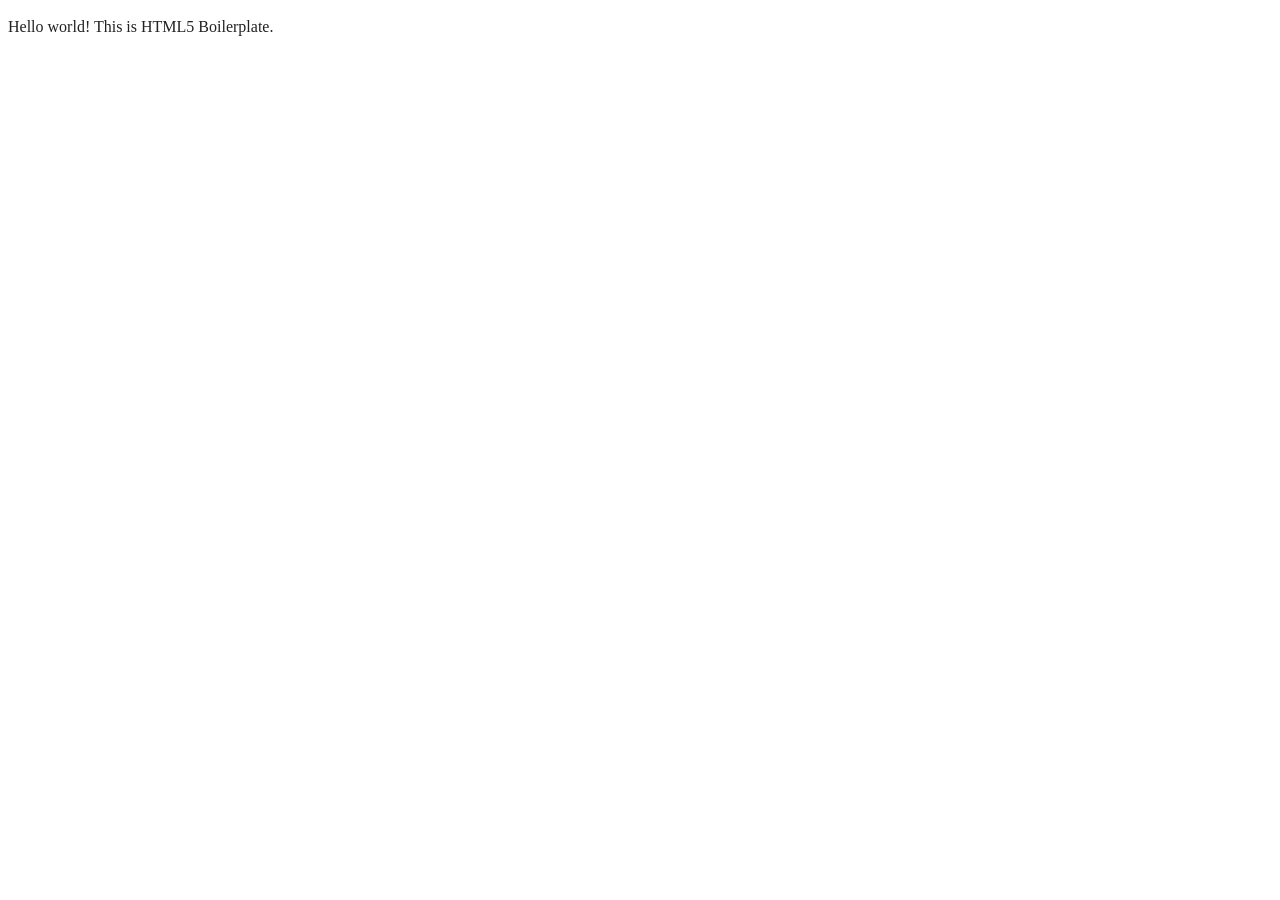
==== index.html @ 8c244d5d "first push" ====
<!doctype html>
<html class="no-js" lang="">

<head>
  <meta charset="utf-8">
  <meta name="viewport" content="width=device-width, initial-scale=1">
  <title></title>
  <link rel="stylesheet" href="css/style.css">
  <meta name="description" content="">

  <meta property="og:title" content="">
  <meta property="og:type" content="">
  <meta property="og:url" content="">
  <meta property="og:image" content="">
  <meta property="og:image:alt" content="">

  <link rel="icon" href="/favicon.ico" sizes="any">
  <link rel="icon" href="/icon.svg" type="image/svg+xml">
  <link rel="apple-touch-icon" href="icon.png">

  <link rel="manifest" href="site.webmanifest">
  <meta name="theme-color" content="#fafafa">
</head>

<body>

  <!-- Add your site or application content here -->
  <p>Hello world! This is HTML5 Boilerplate.</p>
  <script src="js/app.js"></script>

</body>

</html>
---- css/style.css ----
/*! HTML5 Boilerplate v9.0.1 | MIT License | https://html5boilerplate.com/ */

/* main.css 3.0.0 | MIT License | https://github.com/h5bp/main.css#readme */
/*
 * What follows is the result of much research on cross-browser styling.
 * Credit left inline and big thanks to Nicolas Gallagher, Jonathan Neal,
 * Kroc Camen, and the H5BP dev community and team.
 */

/* ==========================================================================
   Base styles: opinionated defaults
   ========================================================================== */

html {
  color: #222;
  font-size: 1em;
  line-height: 1.4;
}

/*
 * Remove text-shadow in selection highlight:
 * https://twitter.com/miketaylr/status/12228805301
 *
 * Customize the background color to match your design.
 */

::-moz-selection {
  background: #b3d4fc;
  text-shadow: none;
}

::selection {
  background: #b3d4fc;
  text-shadow: none;
}

/*
 * A better looking default horizontal rule
 */

hr {
  display: block;
  height: 1px;
  border: 0;
  border-top: 1px solid #ccc;
  margin: 1em 0;
  padding: 0;
}

/*
 * Remove the gap between audio, canvas, iframes,
 * images, videos and the bottom of their containers:
 * https://github.com/h5bp/html5-boilerplate/issues/440
 */

audio,
canvas,
iframe,
img,
svg,
video {
  vertical-align: middle;
}

/*
 * Remove default fieldset styles.
 */

fieldset {
  border: 0;
  margin: 0;
  padding: 0;
}

/*
 * Allow only vertical resizing of textareas.
 */

textarea {
  resize: vertical;
}

/* ==========================================================================
   Author's custom styles
   ========================================================================== */

/* ==========================================================================
   Helper classes
   ========================================================================== */

/*
 * Hide visually and from screen readers
 */

.hidden,
[hidden] {
  display: none !important;
}

/*
 * Hide only visually, but have it available for screen readers:
 * https://snook.ca/archives/html_and_css/hiding-content-for-accessibility
 *
 * 1. For long content, line feeds are not interpreted as spaces and small width
 *    causes content to wrap 1 word per line:
 *    https://medium.com/@jessebeach/beware-smushed-off-screen-accessible-text-5952a4c2cbfe
 */

.visually-hidden {
  border: 0;
  clip: rect(0, 0, 0, 0);
  height: 1px;
  margin: -1px;
  overflow: hidden;
  padding: 0;
  position: absolute;
  white-space: nowrap;
  width: 1px;
  /* 1 */
}

/*
 * Extends the .visually-hidden class to allow the element
 * to be focusable when navigated to via the keyboard:
 * https://www.drupal.org/node/897638
 */

.visually-hidden.focusable:active,
.visually-hidden.focusable:focus {
  clip: auto;
  height: auto;
  margin: 0;
  overflow: visible;
  position: static;
  white-space: inherit;
  width: auto;
}

/*
 * Hide visually and from screen readers, but maintain layout
 */

.invisible {
  visibility: hidden;
}

/*
 * Clearfix: contain floats
 *
 * The use of `table` rather than `block` is only necessary if using
 * `::before` to contain the top-margins of child elements.
 */

.clearfix::before,
.clearfix::after {
  content: "";
  display: table;
}

.clearfix::after {
  clear: both;
}

/* ==========================================================================
   EXAMPLE Media Queries for Responsive Design.
   These examples override the primary ('mobile first') styles.
   Modify as content requires.
   ========================================================================== */

@media only screen and (min-width: 35em) {
  /* Style adjustments for viewports that meet the condition */
}

@media print,
  (-webkit-min-device-pixel-ratio: 1.25),
  (min-resolution: 1.25dppx),
  (min-resolution: 120dpi) {
  /* Style adjustments for high resolution devices */
}

/* ==========================================================================
   Print styles.
   Inlined to avoid the additional HTTP request:
   https://www.phpied.com/delay-loading-your-print-css/
   ========================================================================== */

@media print {
  *,
  *::before,
  *::after {
    background: #fff !important;
    color: #000 !important;
    /* Black prints faster */
    box-shadow: none !important;
    text-shadow: none !important;
  }

  a,
  a:visited {
    text-decoration: underline;
  }

  a[href]::after {
    content: " (" attr(href) ")";
  }

  abbr[title]::after {
    content: " (" attr(title) ")";
  }

  /*
   * Don't show links that are fragment identifiers,
   * or use the `javascript:` pseudo protocol
   */
  a[href^="#"]::after,
  a[href^="javascript:"]::after {
    content: "";
  }

  pre {
    white-space: pre-wrap !important;
  }

  pre,
  blockquote {
    border: 1px solid #999;
    page-break-inside: avoid;
  }

  tr,
  img {
    page-break-inside: avoid;
  }

  p,
  h2,
  h3 {
    orphans: 3;
    widows: 3;
  }

  h2,
  h3 {
    page-break-after: avoid;
  }
}
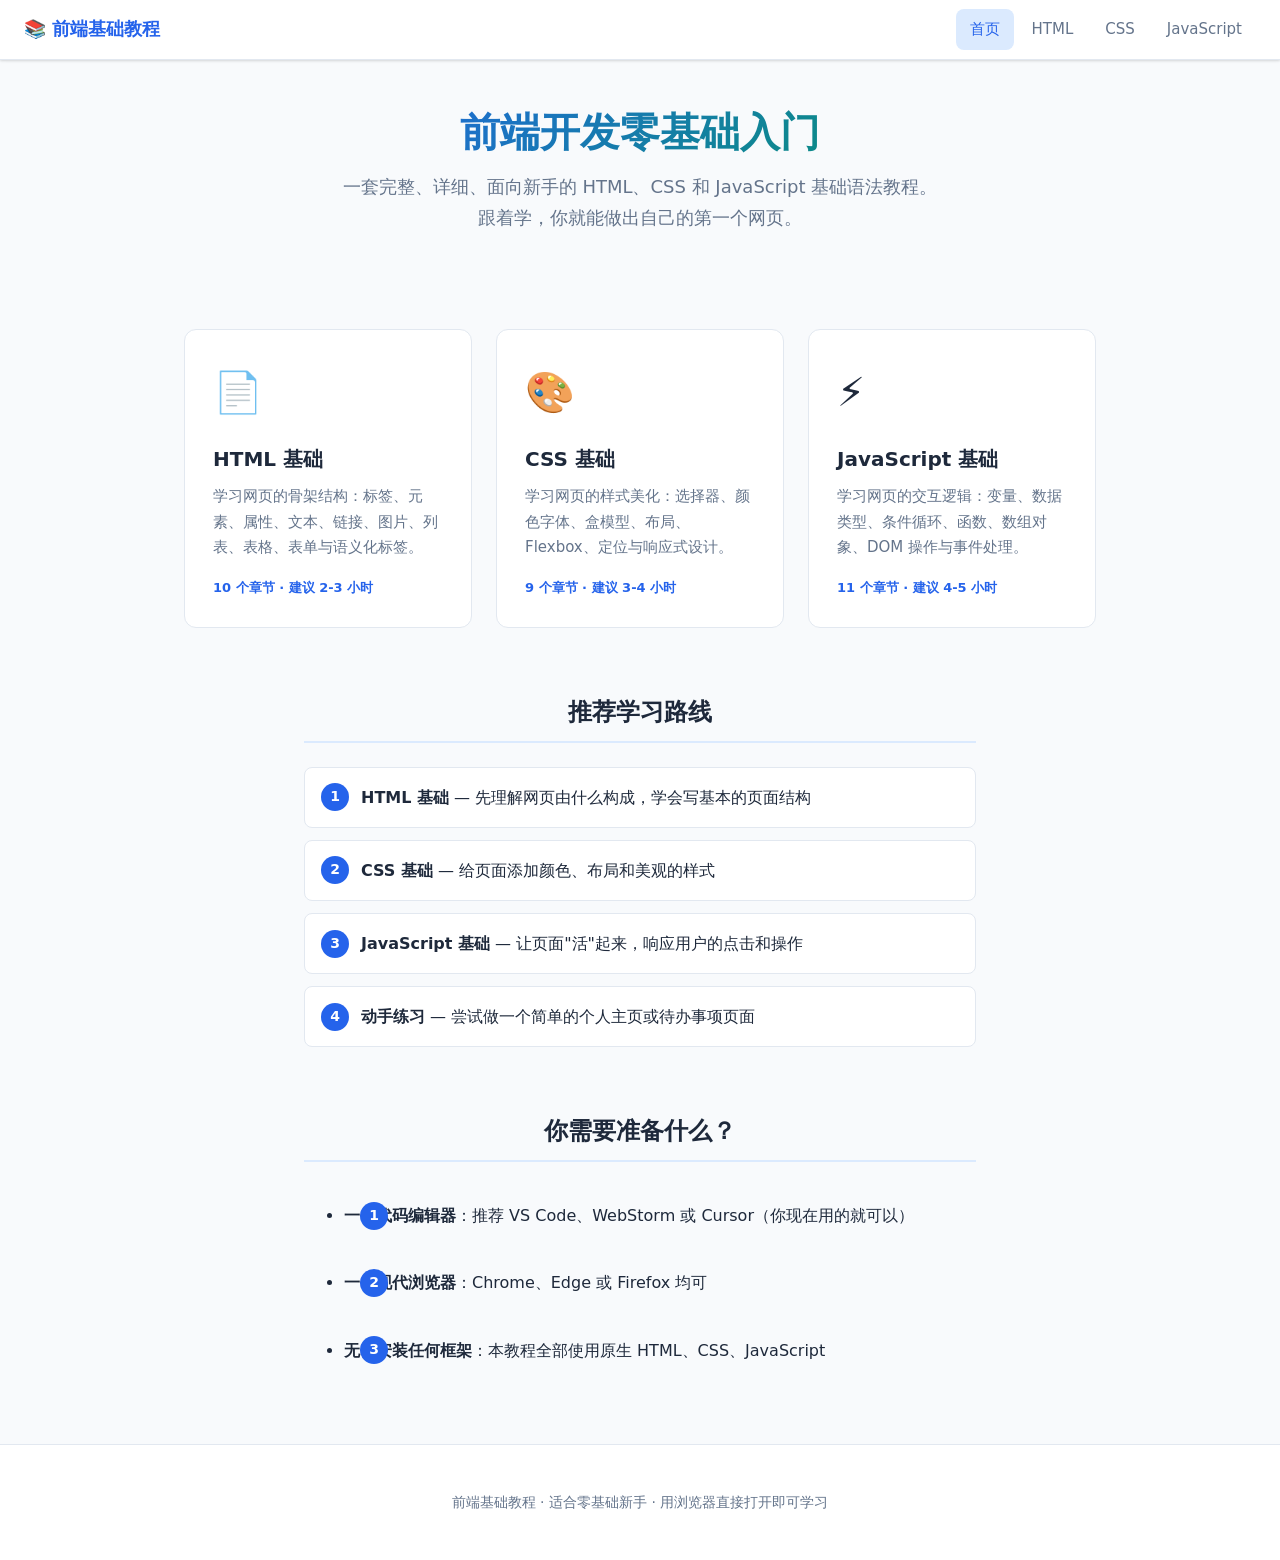
==== commit e76e072c: "上传了，html css js的教学基本内容" ====
--- a/index.html
+++ b/index.html
@@ -1,33 +1,92 @@
 <!doctype html>
-<html class="no-js" lang="">
+<html lang="zh-CN">
 
 <head>
   <meta charset="utf-8">
   <meta name="viewport" content="width=device-width, initial-scale=1">
-  <title></title>
-  <link rel="stylesheet" href="css/style.css">
-  <meta name="description" content="">
-
-  <meta property="og:title" content="">
-  <meta property="og:type" content="">
-  <meta property="og:url" content="">
-  <meta property="og:image" content="">
-  <meta property="og:image:alt" content="">
-
-  <link rel="icon" href="/favicon.ico" sizes="any">
-  <link rel="icon" href="/icon.svg" type="image/svg+xml">
-  <link rel="apple-touch-icon" href="icon.png">
-
-  <link rel="manifest" href="site.webmanifest">
-  <meta name="theme-color" content="#fafafa">
+  <title>前端基础教程 - HTML / CSS / JavaScript 入门</title>
+  <meta name="description" content="从零开始学习 HTML、CSS 和 JavaScript 的完整基础语法教程，适合编程新手入门。">
+  <link rel="stylesheet" href="css/tutorial.css">
+  <link rel="icon" href="icon.svg" type="image/svg+xml">
 </head>
 
 <body>
 
-  <!-- Add your site or application content here -->
-  <p>Hello world! This is HTML5 Boilerplate.</p>
-  <script src="js/app.js"></script>
+  <header class="site-header">
+    <div class="header-inner">
+      <a href="index.html" class="site-logo">📚 前端基础教程</a>
+      <button class="menu-toggle" aria-label="打开菜单">☰</button>
+      <nav>
+        <ul class="nav-links">
+          <li><a href="index.html" class="active">首页</a></li>
+          <li><a href="tutorial/html.html">HTML</a></li>
+          <li><a href="tutorial/css.html">CSS</a></li>
+          <li><a href="tutorial/javascript.html">JavaScript</a></li>
+        </ul>
+      </nav>
+    </div>
+  </header>
 
+  <main>
+    <section class="hero">
+      <h1>前端开发零基础入门</h1>
+      <p>一套完整、详细、面向新手的 HTML、CSS 和 JavaScript 基础语法教程。<br>跟着学，你就能做出自己的第一个网页。</p>
+    </section>
+
+    <div class="card-grid">
+      <a href="tutorial/html.html" class="course-card">
+        <div class="card-icon">📄</div>
+        <h2>HTML 基础</h2>
+        <p>学习网页的骨架结构：标签、元素、属性、文本、链接、图片、列表、表格、表单与语义化标签。</p>
+        <span class="card-meta">10 个章节 · 建议 2-3 小时</span>
+      </a>
+
+      <a href="tutorial/css.html" class="course-card">
+        <div class="card-icon">🎨</div>
+        <h2>CSS 基础</h2>
+        <p>学习网页的样式美化：选择器、颜色字体、盒模型、布局、Flexbox、定位与响应式设计。</p>
+        <span class="card-meta">9 个章节 · 建议 3-4 小时</span>
+      </a>
+
+      <a href="tutorial/javascript.html" class="course-card">
+        <div class="card-icon">⚡</div>
+        <h2>JavaScript 基础</h2>
+        <p>学习网页的交互逻辑：变量、数据类型、条件循环、函数、数组对象、DOM 操作与事件处理。</p>
+        <span class="card-meta">11 个章节 · 建议 4-5 小时</span>
+      </a>
+    </div>
+
+    <section class="learning-path">
+      <h2>推荐学习路线</h2>
+      <ol class="path-steps">
+        <li><strong>HTML 基础</strong> — 先理解网页由什么构成，学会写基本的页面结构</li>
+        <li><strong>CSS 基础</strong> — 给页面添加颜色、布局和美观的样式</li>
+        <li><strong>JavaScript 基础</strong> — 让页面"活"起来，响应用户的点击和操作</li>
+        <li><strong>动手练习</strong> — 尝试做一个简单的个人主页或待办事项页面</li>
+      </ol>
+    </section>
+
+    <section class="learning-path">
+      <h2>你需要准备什么？</h2>
+      <ul class="path-steps" style="list-style: disc; padding-left: 2.5rem;">
+        <li style="padding-left: 0; border: none; background: none; margin-bottom: 0.5rem;">
+          <strong>一个代码编辑器</strong>：推荐 VS Code、WebStorm 或 Cursor（你现在用的就可以）
+        </li>
+        <li style="padding-left: 0; border: none; background: none; margin-bottom: 0.5rem;">
+          <strong>一个现代浏览器</strong>：Chrome、Edge 或 Firefox 均可
+        </li>
+        <li style="padding-left: 0; border: none; background: none; margin-bottom: 0.5rem;">
+          <strong>无需安装任何框架</strong>：本教程全部使用原生 HTML、CSS、JavaScript
+        </li>
+      </ul>
+    </section>
+  </main>
+
+  <footer class="site-footer">
+    <p>前端基础教程 · 适合零基础新手 · 用浏览器直接打开即可学习</p>
+  </footer>
+
+  <script src="js/tutorial.js"></script>
 </body>
 
 </html>
--- a/css/tutorial.css
+++ b/css/tutorial.css
@@ -0,0 +1,655 @@
+/* ==========================================================================
+   前端基础教程 - 共享样式
+   ========================================================================== */
+
+:root {
+  --color-primary: #2563eb;
+  --color-primary-dark: #1d4ed8;
+  --color-primary-light: #dbeafe;
+  --color-accent: #059669;
+  --color-accent-light: #d1fae5;
+  --color-warning: #d97706;
+  --color-warning-light: #fef3c7;
+  --color-danger: #dc2626;
+  --color-danger-light: #fee2e2;
+  --color-bg: #f8fafc;
+  --color-surface: #ffffff;
+  --color-text: #1e293b;
+  --color-text-muted: #64748b;
+  --color-border: #e2e8f0;
+  --color-code-bg: #1e293b;
+  --color-code-text: #e2e8f0;
+  --sidebar-width: 260px;
+  --header-height: 60px;
+  --radius: 8px;
+  --shadow: 0 1px 3px rgba(0, 0, 0, 0.1), 0 1px 2px rgba(0, 0, 0, 0.06);
+  --shadow-lg: 0 10px 15px -3px rgba(0, 0, 0, 0.1), 0 4px 6px -4px rgba(0, 0, 0, 0.1);
+  --font-sans: "Segoe UI", system-ui, -apple-system, "PingFang SC", "Microsoft YaHei", sans-serif;
+  --font-mono: "Cascadia Code", "Fira Code", Consolas, "Courier New", monospace;
+}
+
+*,
+*::before,
+*::after {
+  box-sizing: border-box;
+}
+
+html {
+  scroll-behavior: smooth;
+  font-size: 16px;
+}
+
+body {
+  margin: 0;
+  font-family: var(--font-sans);
+  color: var(--color-text);
+  background: var(--color-bg);
+  line-height: 1.7;
+}
+
+/* ---------- 顶部导航 ---------- */
+
+.site-header {
+  position: sticky;
+  top: 0;
+  z-index: 100;
+  height: var(--header-height);
+  background: var(--color-surface);
+  border-bottom: 1px solid var(--color-border);
+  box-shadow: var(--shadow);
+}
+
+.header-inner {
+  max-width: 1400px;
+  margin: 0 auto;
+  padding: 0 1.5rem;
+  height: 100%;
+  display: flex;
+  align-items: center;
+  justify-content: space-between;
+  gap: 1rem;
+}
+
+.site-logo {
+  font-size: 1.125rem;
+  font-weight: 700;
+  color: var(--color-primary);
+  text-decoration: none;
+  white-space: nowrap;
+}
+
+.site-logo:hover {
+  color: var(--color-primary-dark);
+}
+
+.nav-links {
+  display: flex;
+  gap: 0.25rem;
+  list-style: none;
+  margin: 0;
+  padding: 0;
+}
+
+.nav-links a {
+  display: block;
+  padding: 0.5rem 0.875rem;
+  border-radius: var(--radius);
+  color: var(--color-text-muted);
+  text-decoration: none;
+  font-size: 0.9375rem;
+  font-weight: 500;
+  transition: background 0.15s, color 0.15s;
+}
+
+.nav-links a:hover,
+.nav-links a.active {
+  background: var(--color-primary-light);
+  color: var(--color-primary);
+}
+
+.menu-toggle {
+  display: none;
+  background: none;
+  border: 1px solid var(--color-border);
+  border-radius: var(--radius);
+  padding: 0.5rem 0.75rem;
+  cursor: pointer;
+  font-size: 1.25rem;
+  line-height: 1;
+}
+
+/* ---------- 布局 ---------- */
+
+.layout {
+  display: flex;
+  max-width: 1400px;
+  margin: 0 auto;
+  min-height: calc(100vh - var(--header-height));
+}
+
+.sidebar {
+  width: var(--sidebar-width);
+  flex-shrink: 0;
+  position: sticky;
+  top: var(--header-height);
+  height: calc(100vh - var(--header-height));
+  overflow-y: auto;
+  padding: 1.5rem 1rem 2rem 1.5rem;
+  border-right: 1px solid var(--color-border);
+  background: var(--color-surface);
+}
+
+.sidebar-title {
+  font-size: 0.75rem;
+  font-weight: 600;
+  text-transform: uppercase;
+  letter-spacing: 0.05em;
+  color: var(--color-text-muted);
+  margin: 0 0 0.75rem 0.5rem;
+}
+
+.toc {
+  list-style: none;
+  margin: 0;
+  padding: 0;
+}
+
+.toc a {
+  display: block;
+  padding: 0.375rem 0.75rem;
+  border-radius: 6px;
+  color: var(--color-text-muted);
+  text-decoration: none;
+  font-size: 0.875rem;
+  line-height: 1.4;
+  border-left: 2px solid transparent;
+  transition: all 0.15s;
+}
+
+.toc a:hover {
+  color: var(--color-primary);
+  background: var(--color-bg);
+}
+
+.toc a.active {
+  color: var(--color-primary);
+  background: var(--color-primary-light);
+  border-left-color: var(--color-primary);
+  font-weight: 500;
+}
+
+.main-content {
+  flex: 1;
+  min-width: 0;
+  padding: 2rem 2.5rem 4rem;
+  max-width: 900px;
+}
+
+/* ---------- 首页 Hero ---------- */
+
+.hero {
+  text-align: center;
+  padding: 3rem 1.5rem 4rem;
+  max-width: 800px;
+  margin: 0 auto;
+}
+
+.hero h1 {
+  font-size: 2.5rem;
+  font-weight: 800;
+  line-height: 1.2;
+  margin: 0 0 1rem;
+  background: linear-gradient(135deg, var(--color-primary), var(--color-accent));
+  -webkit-background-clip: text;
+  -webkit-text-fill-color: transparent;
+  background-clip: text;
+}
+
+.hero p {
+  font-size: 1.125rem;
+  color: var(--color-text-muted);
+  margin: 0 0 2rem;
+}
+
+.card-grid {
+  display: grid;
+  grid-template-columns: repeat(auto-fit, minmax(260px, 1fr));
+  gap: 1.5rem;
+  max-width: 960px;
+  margin: 0 auto;
+  padding: 0 1.5rem 4rem;
+}
+
+.course-card {
+  background: var(--color-surface);
+  border: 1px solid var(--color-border);
+  border-radius: 12px;
+  padding: 1.75rem;
+  text-decoration: none;
+  color: inherit;
+  transition: transform 0.2s, box-shadow 0.2s, border-color 0.2s;
+  display: flex;
+  flex-direction: column;
+}
+
+.course-card:hover {
+  transform: translateY(-4px);
+  box-shadow: var(--shadow-lg);
+  border-color: var(--color-primary);
+}
+
+.course-card .card-icon {
+  font-size: 2.5rem;
+  margin-bottom: 1rem;
+}
+
+.course-card h2 {
+  font-size: 1.25rem;
+  margin: 0 0 0.5rem;
+  color: var(--color-text);
+}
+
+.course-card p {
+  font-size: 0.9375rem;
+  color: var(--color-text-muted);
+  margin: 0 0 1rem;
+  flex: 1;
+}
+
+.course-card .card-meta {
+  font-size: 0.8125rem;
+  color: var(--color-primary);
+  font-weight: 600;
+}
+
+.learning-path {
+  max-width: 720px;
+  margin: 0 auto 4rem;
+  padding: 0 1.5rem;
+}
+
+.learning-path h2 {
+  text-align: center;
+  margin-bottom: 1.5rem;
+}
+
+.path-steps {
+  list-style: none;
+  margin: 0;
+  padding: 0;
+  counter-reset: step;
+}
+
+.path-steps li {
+  counter-increment: step;
+  position: relative;
+  padding: 1rem 1rem 1rem 3.5rem;
+  background: var(--color-surface);
+  border: 1px solid var(--color-border);
+  border-radius: var(--radius);
+  margin-bottom: 0.75rem;
+}
+
+.path-steps li::before {
+  content: counter(step);
+  position: absolute;
+  left: 1rem;
+  top: 50%;
+  transform: translateY(-50%);
+  width: 1.75rem;
+  height: 1.75rem;
+  background: var(--color-primary);
+  color: white;
+  border-radius: 50%;
+  display: flex;
+  align-items: center;
+  justify-content: center;
+  font-size: 0.875rem;
+  font-weight: 700;
+}
+
+/* ---------- 内容排版 ---------- */
+
+.page-title {
+  font-size: 2rem;
+  font-weight: 800;
+  margin: 0 0 0.5rem;
+  line-height: 1.3;
+}
+
+.page-desc {
+  font-size: 1.0625rem;
+  color: var(--color-text-muted);
+  margin: 0 0 2.5rem;
+  padding-bottom: 1.5rem;
+  border-bottom: 1px solid var(--color-border);
+}
+
+section {
+  margin-bottom: 3rem;
+  scroll-margin-top: calc(var(--header-height) + 1rem);
+}
+
+section h2 {
+  font-size: 1.5rem;
+  font-weight: 700;
+  margin: 0 0 1rem;
+  padding-bottom: 0.5rem;
+  border-bottom: 2px solid var(--color-primary-light);
+}
+
+section h3 {
+  font-size: 1.125rem;
+  font-weight: 600;
+  margin: 1.5rem 0 0.75rem;
+}
+
+section h4 {
+  font-size: 1rem;
+  font-weight: 600;
+  margin: 1.25rem 0 0.5rem;
+  color: var(--color-text-muted);
+}
+
+section p {
+  margin: 0 0 1rem;
+}
+
+section ul,
+section ol {
+  margin: 0 0 1rem;
+  padding-left: 1.5rem;
+}
+
+section li {
+  margin-bottom: 0.375rem;
+}
+
+/* ---------- 提示框 ---------- */
+
+.callout {
+  padding: 1rem 1.25rem;
+  border-radius: var(--radius);
+  margin: 1.25rem 0;
+  border-left: 4px solid;
+  font-size: 0.9375rem;
+}
+
+.callout-tip {
+  background: var(--color-accent-light);
+  border-color: var(--color-accent);
+}
+
+.callout-note {
+  background: var(--color-primary-light);
+  border-color: var(--color-primary);
+}
+
+.callout-warning {
+  background: var(--color-warning-light);
+  border-color: var(--color-warning);
+}
+
+.callout-danger {
+  background: var(--color-danger-light);
+  border-color: var(--color-danger);
+}
+
+.callout strong {
+  display: block;
+  margin-bottom: 0.25rem;
+}
+
+/* ---------- 代码块 ---------- */
+
+.code-block {
+  position: relative;
+  margin: 1.25rem 0;
+  border-radius: var(--radius);
+  overflow: hidden;
+  box-shadow: var(--shadow);
+}
+
+.code-block-header {
+  display: flex;
+  align-items: center;
+  justify-content: space-between;
+  background: #334155;
+  padding: 0.5rem 1rem;
+  font-size: 0.8125rem;
+  color: #94a3b8;
+}
+
+.code-block-header .lang {
+  font-weight: 600;
+  text-transform: uppercase;
+  letter-spacing: 0.05em;
+}
+
+.copy-btn {
+  background: rgba(255, 255, 255, 0.1);
+  border: none;
+  color: #cbd5e1;
+  padding: 0.25rem 0.625rem;
+  border-radius: 4px;
+  font-size: 0.75rem;
+  cursor: pointer;
+  transition: background 0.15s;
+}
+
+.copy-btn:hover {
+  background: rgba(255, 255, 255, 0.2);
+}
+
+.copy-btn.copied {
+  background: var(--color-accent);
+  color: white;
+}
+
+pre {
+  margin: 0;
+  padding: 1.25rem;
+  background: var(--color-code-bg);
+  color: var(--color-code-text);
+  overflow-x: auto;
+  font-family: var(--font-mono);
+  font-size: 0.875rem;
+  line-height: 1.6;
+}
+
+code {
+  font-family: var(--font-mono);
+  font-size: 0.875em;
+}
+
+:not(pre) > code {
+  background: #f1f5f9;
+  color: #be123c;
+  padding: 0.15em 0.4em;
+  border-radius: 4px;
+}
+
+/* 语法高亮（简易） */
+.token-tag { color: #7dd3fc; }
+.token-attr { color: #fcd34d; }
+.token-string { color: #86efac; }
+.token-comment { color: #64748b; font-style: italic; }
+.token-keyword { color: #c4b5fd; }
+.token-function { color: #67e8f9; }
+.token-number { color: #fdba74; }
+.token-property { color: #93c5fd; }
+.token-selector { color: #fca5a5; }
+
+/* ---------- 演示区 ---------- */
+
+.demo-box {
+  border: 1px solid var(--color-border);
+  border-radius: var(--radius);
+  margin: 1.25rem 0;
+  overflow: hidden;
+}
+
+.demo-label {
+  background: #f1f5f9;
+  padding: 0.5rem 1rem;
+  font-size: 0.8125rem;
+  font-weight: 600;
+  color: var(--color-text-muted);
+  border-bottom: 1px solid var(--color-border);
+}
+
+.demo-content {
+  padding: 1.25rem;
+  background: var(--color-surface);
+}
+
+.demo-content.dark-bg {
+  background: #1e293b;
+}
+
+/* ---------- 表格 ---------- */
+
+.data-table {
+  width: 100%;
+  border-collapse: collapse;
+  margin: 1.25rem 0;
+  font-size: 0.9375rem;
+  background: var(--color-surface);
+  border-radius: var(--radius);
+  overflow: hidden;
+  box-shadow: var(--shadow);
+}
+
+.data-table th,
+.data-table td {
+  padding: 0.75rem 1rem;
+  text-align: left;
+  border-bottom: 1px solid var(--color-border);
+}
+
+.data-table th {
+  background: #f1f5f9;
+  font-weight: 600;
+  color: var(--color-text);
+}
+
+.data-table tr:last-child td {
+  border-bottom: none;
+}
+
+.data-table tr:hover td {
+  background: #f8fafc;
+}
+
+/* ---------- 章节导航 ---------- */
+
+.chapter-nav {
+  display: flex;
+  justify-content: space-between;
+  gap: 1rem;
+  margin-top: 3rem;
+  padding-top: 1.5rem;
+  border-top: 1px solid var(--color-border);
+}
+
+.chapter-nav a {
+  flex: 1;
+  padding: 1rem 1.25rem;
+  background: var(--color-surface);
+  border: 1px solid var(--color-border);
+  border-radius: var(--radius);
+  text-decoration: none;
+  color: var(--color-text);
+  transition: border-color 0.15s, box-shadow 0.15s;
+}
+
+.chapter-nav a:hover {
+  border-color: var(--color-primary);
+  box-shadow: var(--shadow);
+}
+
+.chapter-nav .nav-label {
+  display: block;
+  font-size: 0.75rem;
+  color: var(--color-text-muted);
+  margin-bottom: 0.25rem;
+}
+
+.chapter-nav .nav-title {
+  font-weight: 600;
+  color: var(--color-primary);
+}
+
+.chapter-nav .next {
+  text-align: right;
+}
+
+/* ---------- 页脚 ---------- */
+
+.site-footer {
+  text-align: center;
+  padding: 2rem 1.5rem;
+  color: var(--color-text-muted);
+  font-size: 0.875rem;
+  border-top: 1px solid var(--color-border);
+  background: var(--color-surface);
+}
+
+/* ---------- 响应式 ---------- */
+
+@media (max-width: 900px) {
+  .menu-toggle {
+    display: block;
+  }
+
+  .nav-links {
+    display: none;
+    position: absolute;
+    top: var(--header-height);
+    left: 0;
+    right: 0;
+    flex-direction: column;
+    background: var(--color-surface);
+    border-bottom: 1px solid var(--color-border);
+    padding: 0.5rem;
+    box-shadow: var(--shadow-lg);
+  }
+
+  .nav-links.open {
+    display: flex;
+  }
+
+  .layout {
+    flex-direction: column;
+  }
+
+  .sidebar {
+    position: static;
+    width: 100%;
+    height: auto;
+    max-height: 0;
+    overflow: hidden;
+    padding: 0 1rem;
+    border-right: none;
+    border-bottom: 1px solid var(--color-border);
+    transition: max-height 0.3s, padding 0.3s;
+  }
+
+  .sidebar.open {
+    max-height: 60vh;
+    padding: 1rem;
+    overflow-y: auto;
+  }
+
+  .main-content {
+    padding: 1.5rem 1.25rem 3rem;
+  }
+
+  .hero h1 {
+    font-size: 1.875rem;
+  }
+
+  .chapter-nav {
+    flex-direction: column;
+  }
+}
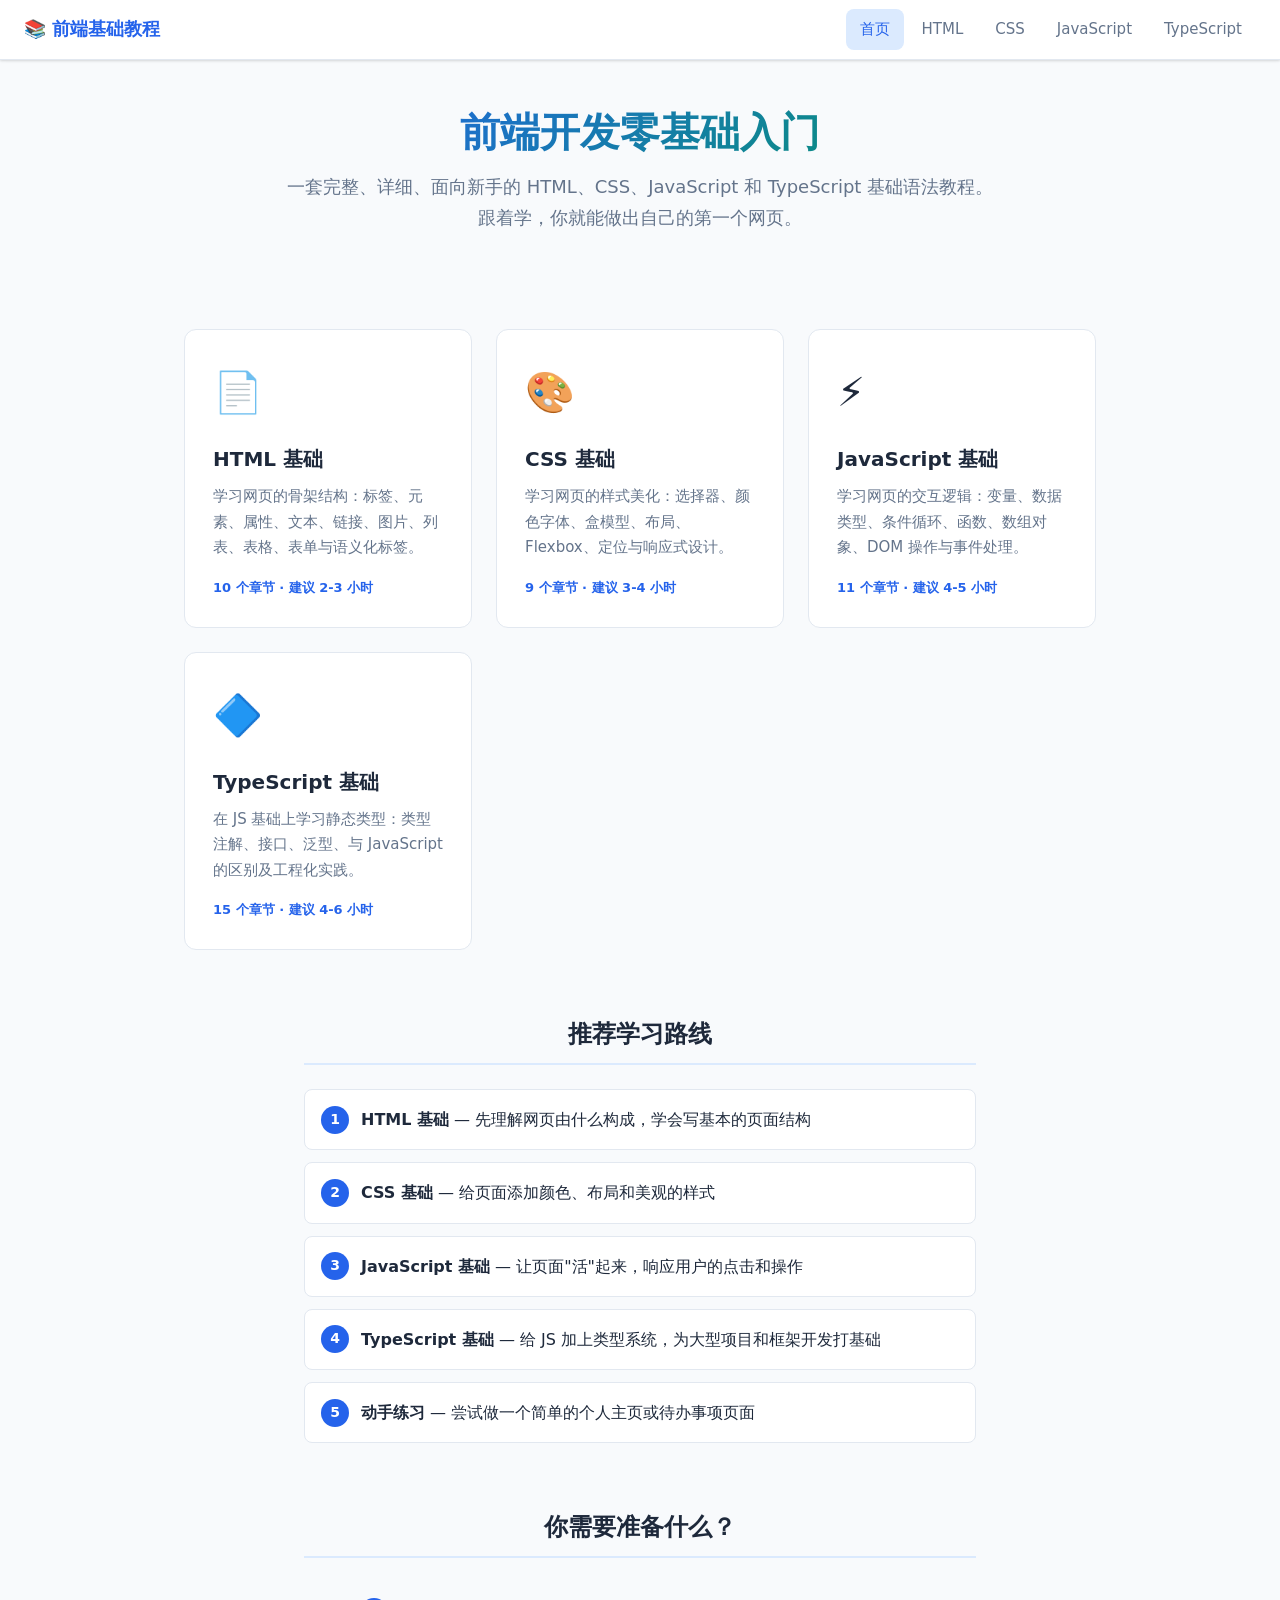
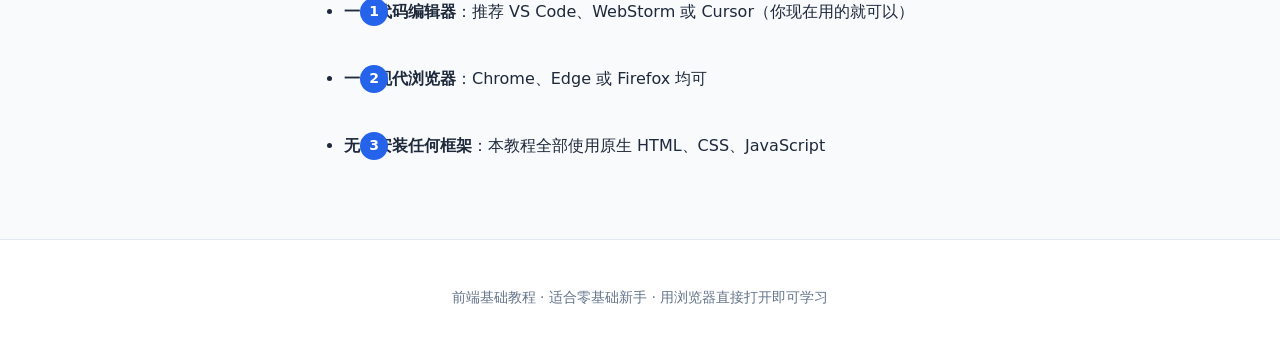
==== commit 4864da17: "添加了typescript的基础教程" ====
--- a/index.html
+++ b/index.html
@@ -4,8 +4,8 @@
 <head>
   <meta charset="utf-8">
   <meta name="viewport" content="width=device-width, initial-scale=1">
-  <title>前端基础教程 - HTML / CSS / JavaScript 入门</title>
-  <meta name="description" content="从零开始学习 HTML、CSS 和 JavaScript 的完整基础语法教程，适合编程新手入门。">
+  <title>前端基础教程 - HTML / CSS / JavaScript / TypeScript 入门</title>
+  <meta name="description" content="从零开始学习 HTML、CSS、JavaScript 和 TypeScript 的完整基础语法教程，适合编程新手入门。">
   <link rel="stylesheet" href="css/tutorial.css">
   <link rel="icon" href="icon.svg" type="image/svg+xml">
 </head>
@@ -22,6 +22,7 @@
           <li><a href="tutorial/html.html">HTML</a></li>
           <li><a href="tutorial/css.html">CSS</a></li>
           <li><a href="tutorial/javascript.html">JavaScript</a></li>
+          <li><a href="tutorial/typescript.html">TypeScript</a></li>
         </ul>
       </nav>
     </div>
@@ -30,7 +31,7 @@
   <main>
     <section class="hero">
       <h1>前端开发零基础入门</h1>
-      <p>一套完整、详细、面向新手的 HTML、CSS 和 JavaScript 基础语法教程。<br>跟着学，你就能做出自己的第一个网页。</p>
+      <p>一套完整、详细、面向新手的 HTML、CSS、JavaScript 和 TypeScript 基础语法教程。<br>跟着学，你就能做出自己的第一个网页。</p>
     </section>
 
     <div class="card-grid">
@@ -54,6 +55,13 @@
         <p>学习网页的交互逻辑：变量、数据类型、条件循环、函数、数组对象、DOM 操作与事件处理。</p>
         <span class="card-meta">11 个章节 · 建议 4-5 小时</span>
       </a>
+
+      <a href="tutorial/typescript.html" class="course-card">
+        <div class="card-icon">🔷</div>
+        <h2>TypeScript 基础</h2>
+        <p>在 JS 基础上学习静态类型：类型注解、接口、泛型、与 JavaScript 的区别及工程化实践。</p>
+        <span class="card-meta">15 个章节 · 建议 4-6 小时</span>
+      </a>
     </div>
 
     <section class="learning-path">
@@ -62,6 +70,7 @@
         <li><strong>HTML 基础</strong> — 先理解网页由什么构成，学会写基本的页面结构</li>
         <li><strong>CSS 基础</strong> — 给页面添加颜色、布局和美观的样式</li>
         <li><strong>JavaScript 基础</strong> — 让页面"活"起来，响应用户的点击和操作</li>
+        <li><strong>TypeScript 基础</strong> — 给 JS 加上类型系统，为大型项目和框架开发打基础</li>
         <li><strong>动手练习</strong> — 尝试做一个简单的个人主页或待办事项页面</li>
       </ol>
     </section>
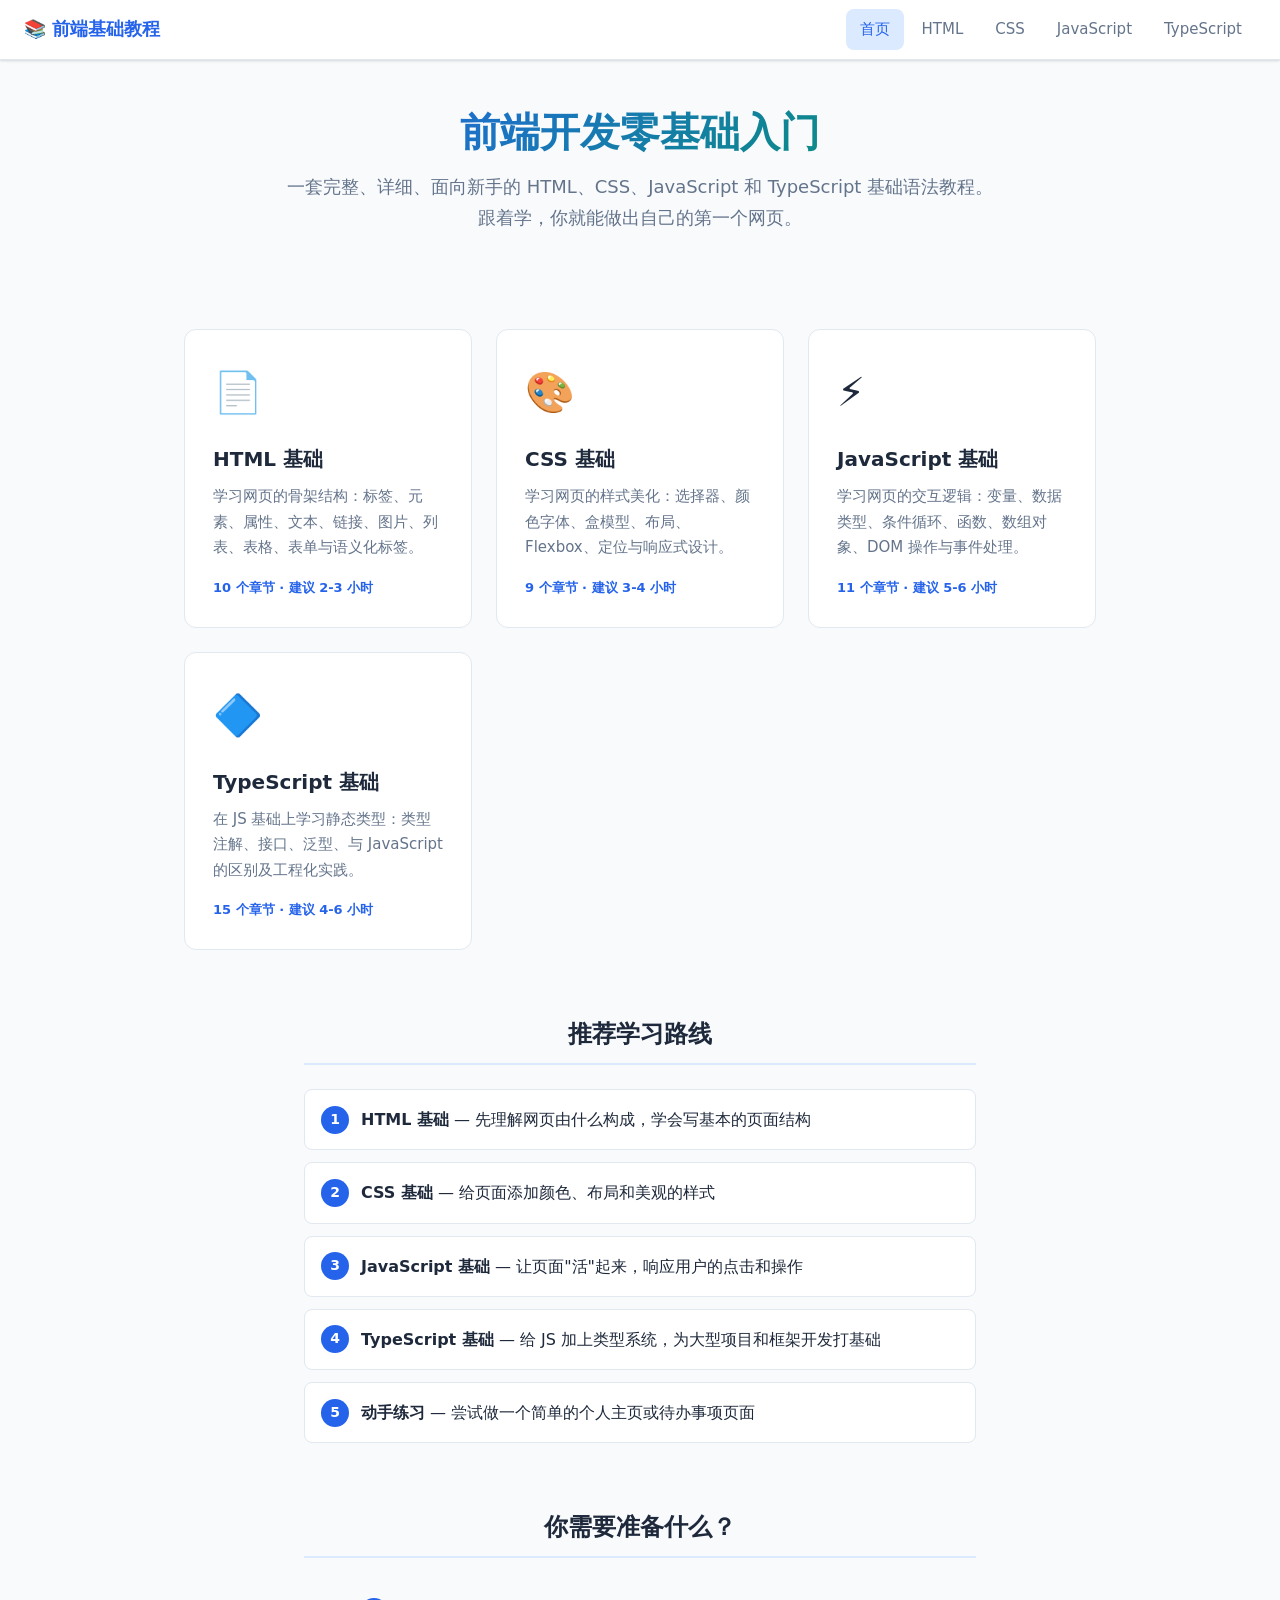
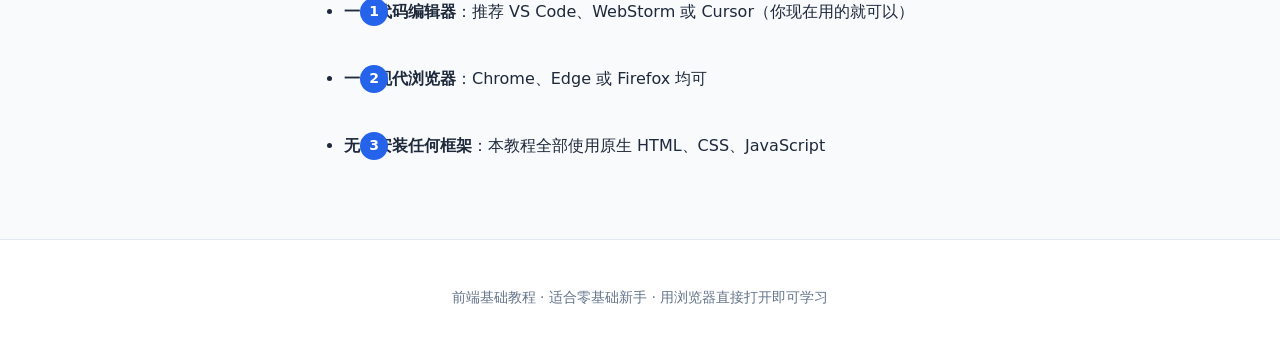
==== commit dcf8a066: "补充了js的基础知识教学" ====
--- a/index.html
+++ b/index.html
@@ -53,7 +53,7 @@
         <div class="card-icon">⚡</div>
         <h2>JavaScript 基础</h2>
         <p>学习网页的交互逻辑：变量、数据类型、条件循环、函数、数组对象、DOM 操作与事件处理。</p>
-        <span class="card-meta">11 个章节 · 建议 4-5 小时</span>
+        <span class="card-meta">11 个章节 · 建议 5-6 小时</span>
       </a>
 
       <a href="tutorial/typescript.html" class="course-card">
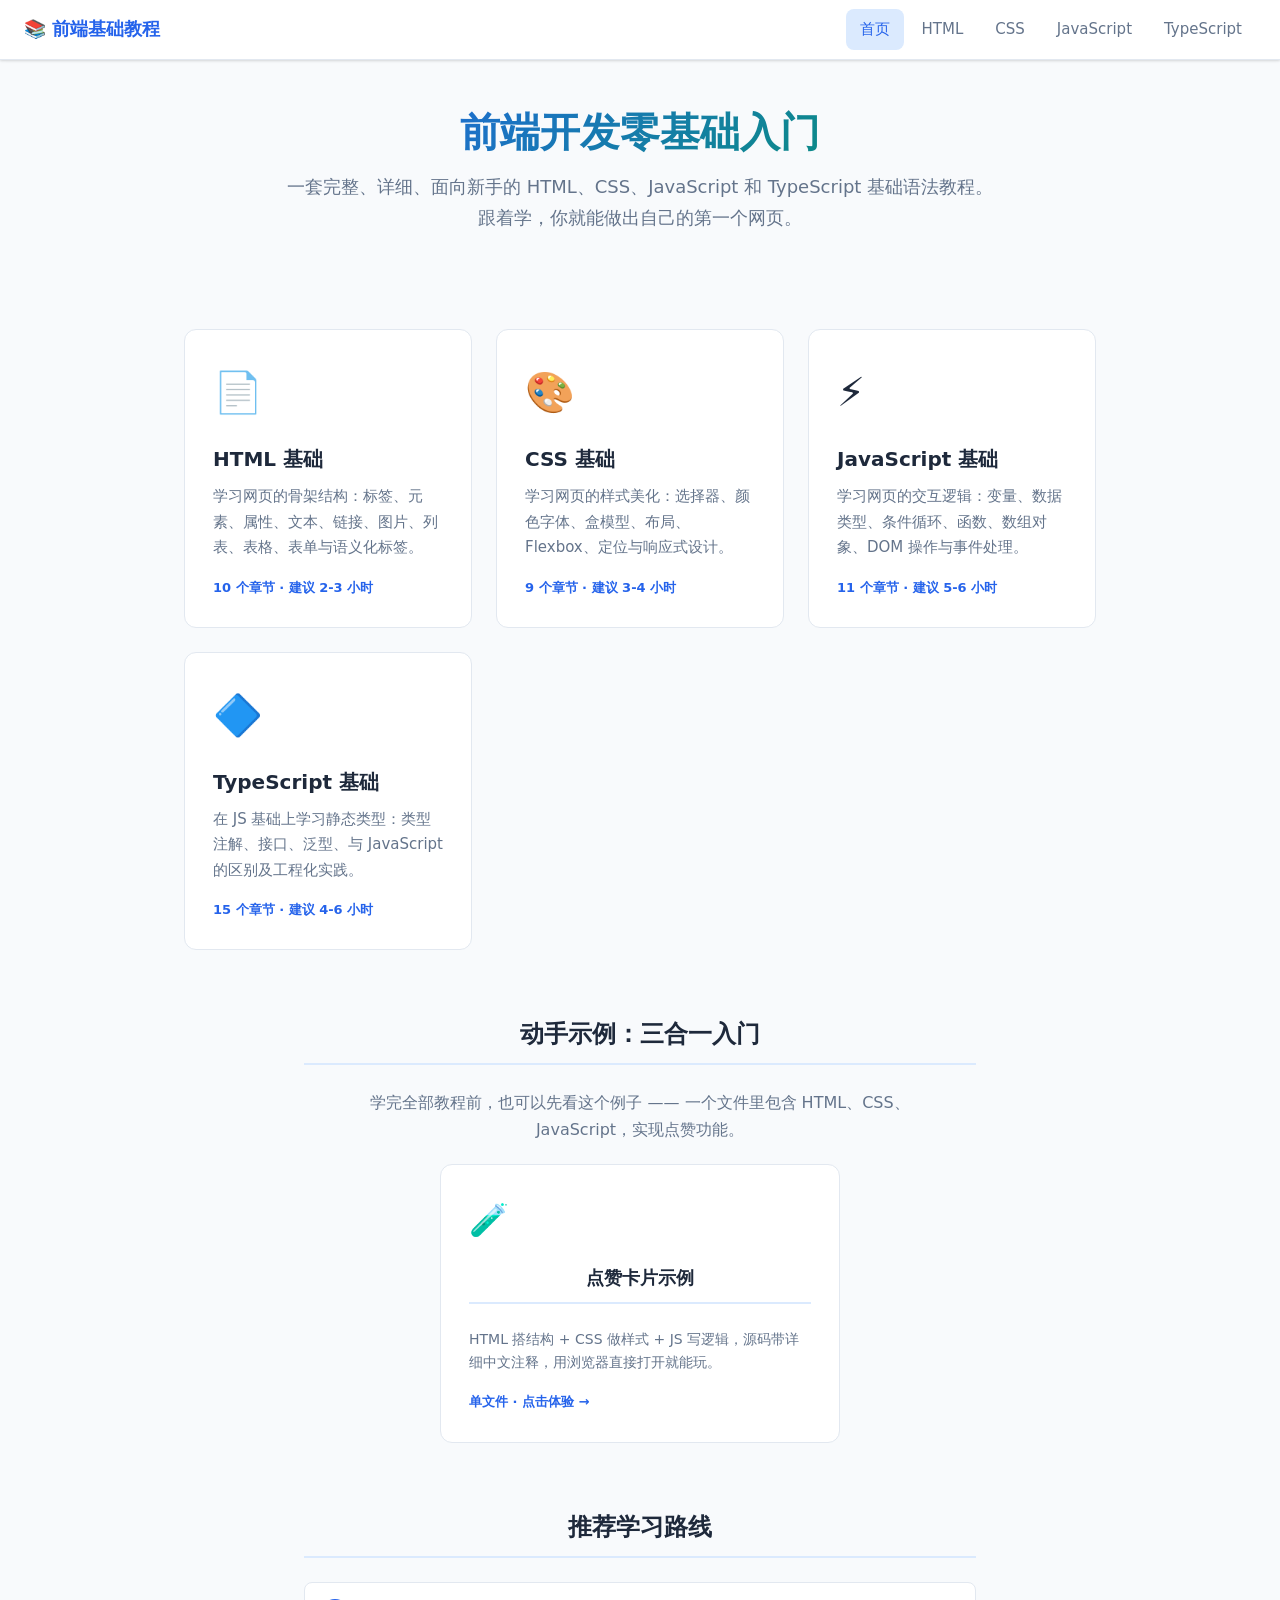
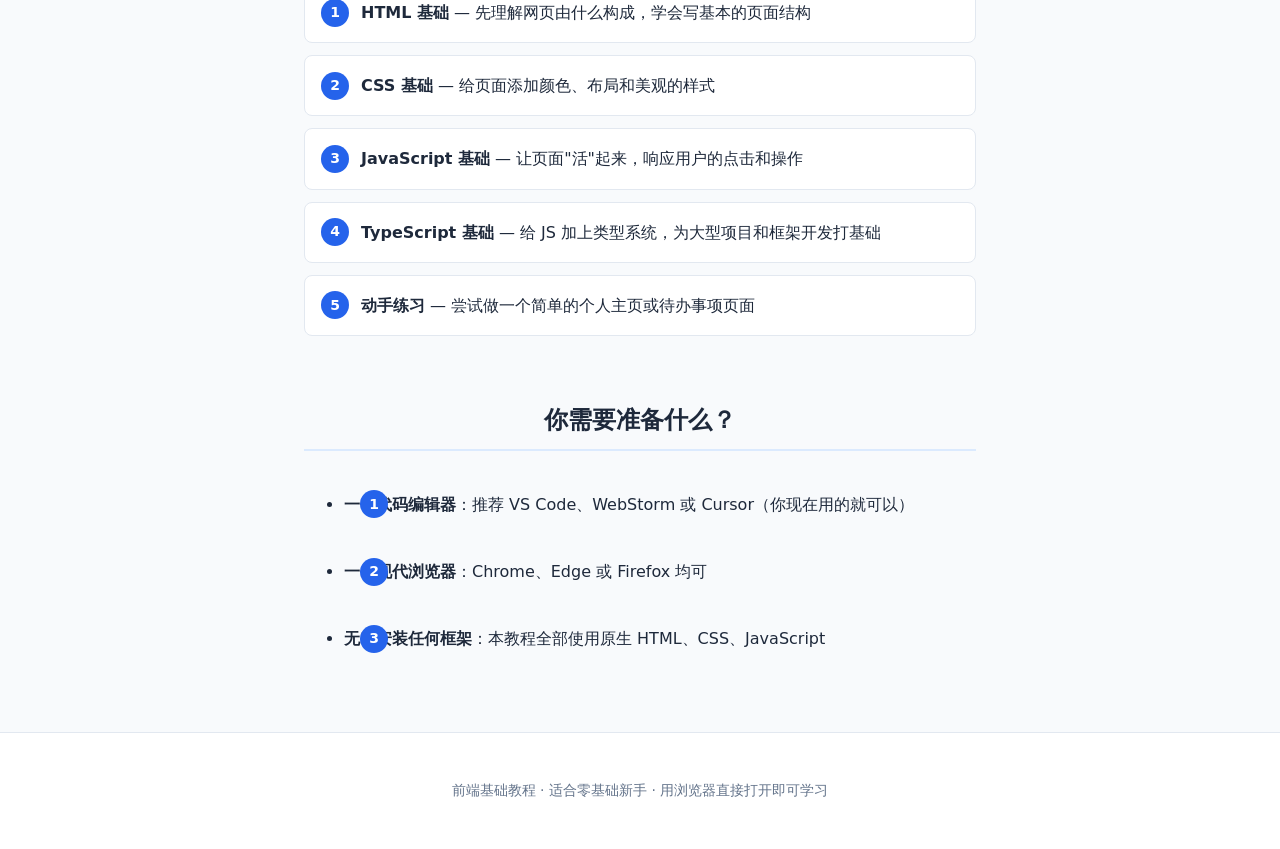
==== commit a93a7fc7: "补充了dom的讲解细节" ====
--- a/index.html
+++ b/index.html
@@ -65,6 +65,23 @@
     </div>
 
     <section class="learning-path">
+      <h2>动手示例：三合一入门</h2>
+      <p style="text-align:center;color:#64748b;max-width:600px;margin:0 auto 1.25rem;">
+        学完全部教程前，也可以先看这个例子 —— 一个文件里包含 HTML、CSS、JavaScript，实现点赞功能。
+      </p>
+      <div style="text-align:center;margin-bottom:3rem;">
+        <a href="examples/like-card.html" class="course-card" style="display:inline-flex;max-width:400px;text-align:left;">
+          <div>
+            <div class="card-icon" style="font-size:2rem;">🧪</div>
+            <h2 style="font-size:1.125rem;">点赞卡片示例</h2>
+            <p style="font-size:0.875rem;margin-bottom:0.75rem;">HTML 搭结构 + CSS 做样式 + JS 写逻辑，源码带详细中文注释，用浏览器直接打开就能玩。</p>
+            <span class="card-meta">单文件 · 点击体验 →</span>
+          </div>
+        </a>
+      </div>
+    </section>
+
+    <section class="learning-path">
       <h2>推荐学习路线</h2>
       <ol class="path-steps">
         <li><strong>HTML 基础</strong> — 先理解网页由什么构成，学会写基本的页面结构</li>
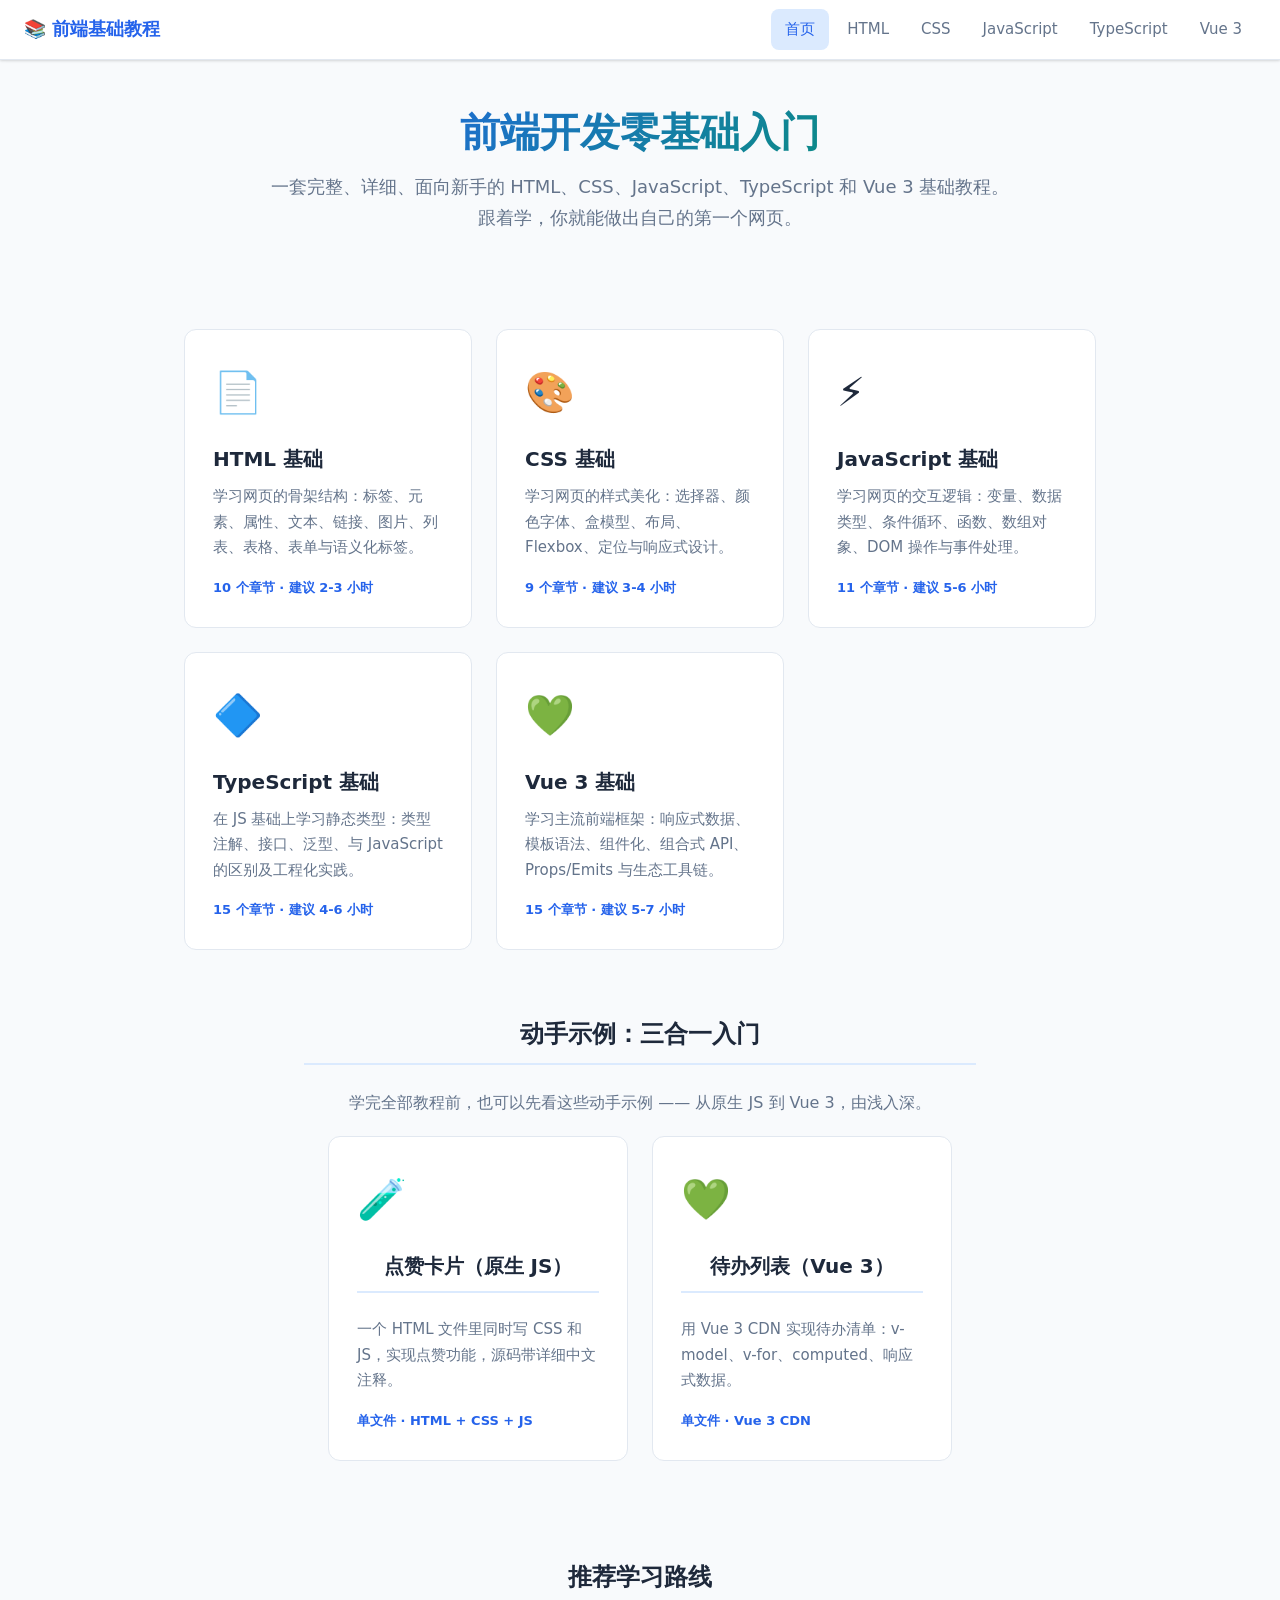
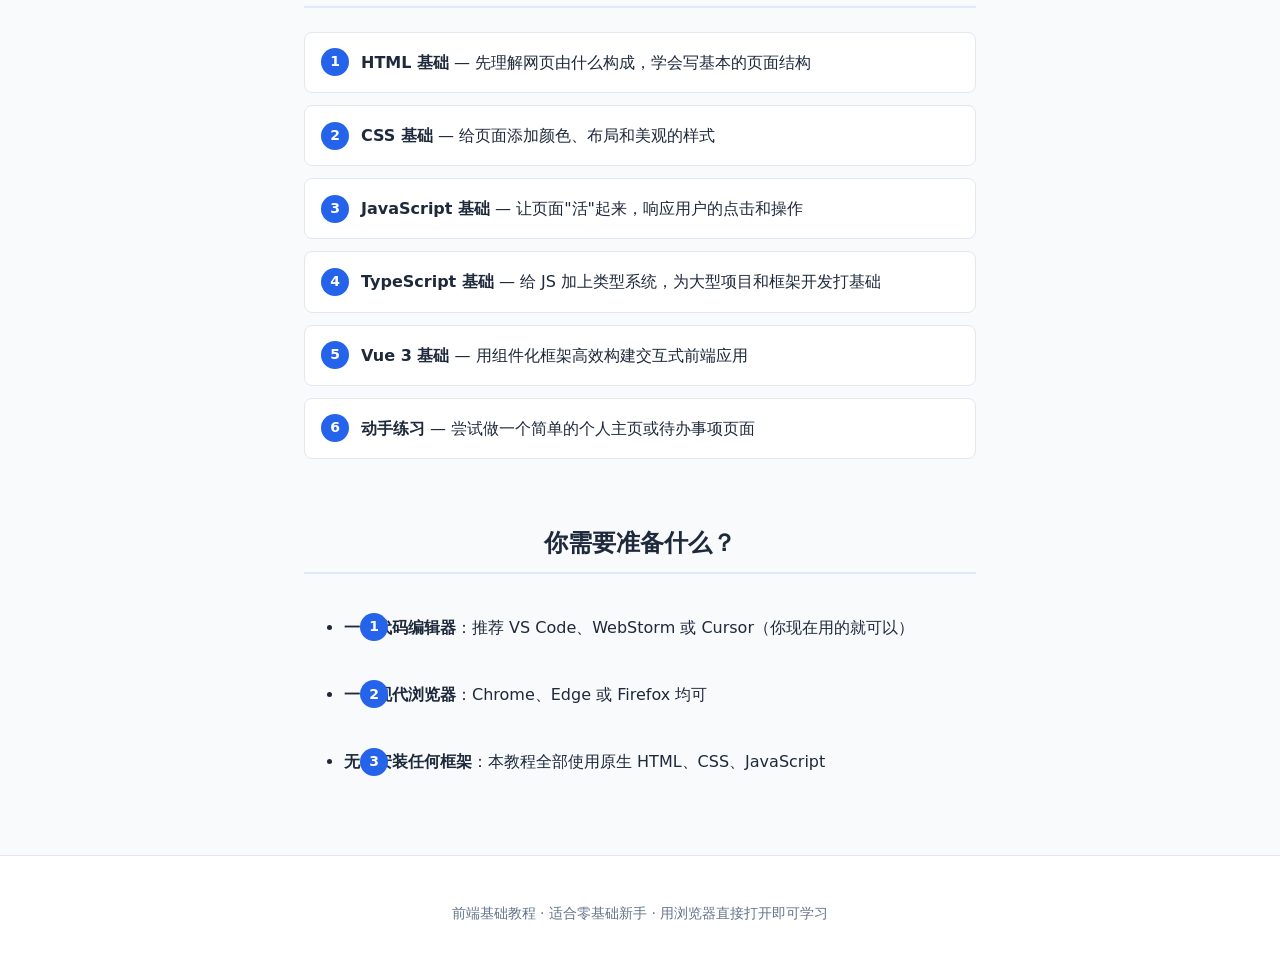
==== commit 1883b2a1: "新增了vue3前端开发框架的基础知识" ====
--- a/index.html
+++ b/index.html
@@ -4,8 +4,8 @@
 <head>
   <meta charset="utf-8">
   <meta name="viewport" content="width=device-width, initial-scale=1">
-  <title>前端基础教程 - HTML / CSS / JavaScript / TypeScript 入门</title>
-  <meta name="description" content="从零开始学习 HTML、CSS、JavaScript 和 TypeScript 的完整基础语法教程，适合编程新手入门。">
+  <title>前端基础教程 - HTML / CSS / JavaScript / TypeScript / Vue 3 入门</title>
+  <meta name="description" content="从零开始学习 HTML、CSS、JavaScript、TypeScript 和 Vue 3 的完整基础语法教程，适合编程新手入门。">
   <link rel="stylesheet" href="css/tutorial.css">
   <link rel="icon" href="icon.svg" type="image/svg+xml">
 </head>
@@ -23,6 +23,7 @@
           <li><a href="tutorial/css.html">CSS</a></li>
           <li><a href="tutorial/javascript.html">JavaScript</a></li>
           <li><a href="tutorial/typescript.html">TypeScript</a></li>
+          <li><a href="tutorial/vue3.html">Vue 3</a></li>
         </ul>
       </nav>
     </div>
@@ -31,7 +32,7 @@
   <main>
     <section class="hero">
       <h1>前端开发零基础入门</h1>
-      <p>一套完整、详细、面向新手的 HTML、CSS、JavaScript 和 TypeScript 基础语法教程。<br>跟着学，你就能做出自己的第一个网页。</p>
+      <p>一套完整、详细、面向新手的 HTML、CSS、JavaScript、TypeScript 和 Vue 3 基础教程。<br>跟着学，你就能做出自己的第一个网页。</p>
     </section>
 
     <div class="card-grid">
@@ -62,21 +63,32 @@
         <p>在 JS 基础上学习静态类型：类型注解、接口、泛型、与 JavaScript 的区别及工程化实践。</p>
         <span class="card-meta">15 个章节 · 建议 4-6 小时</span>
       </a>
+
+      <a href="tutorial/vue3.html" class="course-card">
+        <div class="card-icon">💚</div>
+        <h2>Vue 3 基础</h2>
+        <p>学习主流前端框架：响应式数据、模板语法、组件化、组合式 API、Props/Emits 与生态工具链。</p>
+        <span class="card-meta">15 个章节 · 建议 5-7 小时</span>
+      </a>
     </div>
 
     <section class="learning-path">
       <h2>动手示例：三合一入门</h2>
-      <p style="text-align:center;color:#64748b;max-width:600px;margin:0 auto 1.25rem;">
-        学完全部教程前，也可以先看这个例子 —— 一个文件里包含 HTML、CSS、JavaScript，实现点赞功能。
+      <p style="text-align:center;color:#64748b;max-width:640px;margin:0 auto 1.25rem;">
+        学完全部教程前，也可以先看这些动手示例 —— 从原生 JS 到 Vue 3，由浅入深。
       </p>
-      <div style="text-align:center;margin-bottom:3rem;">
-        <a href="examples/like-card.html" class="course-card" style="display:inline-flex;max-width:400px;text-align:left;">
-          <div>
-            <div class="card-icon" style="font-size:2rem;">🧪</div>
-            <h2 style="font-size:1.125rem;">点赞卡片示例</h2>
-            <p style="font-size:0.875rem;margin-bottom:0.75rem;">HTML 搭结构 + CSS 做样式 + JS 写逻辑，源码带详细中文注释，用浏览器直接打开就能玩。</p>
-            <span class="card-meta">单文件 · 点击体验 →</span>
-          </div>
+      <div class="card-grid" style="padding-bottom:2rem;">
+        <a href="examples/like-card.html" class="course-card">
+          <div class="card-icon">🧪</div>
+          <h2>点赞卡片（原生 JS）</h2>
+          <p>一个 HTML 文件里同时写 CSS 和 JS，实现点赞功能，源码带详细中文注释。</p>
+          <span class="card-meta">单文件 · HTML + CSS + JS</span>
+        </a>
+        <a href="examples/vue3-todo.html" class="course-card">
+          <div class="card-icon">💚</div>
+          <h2>待办列表（Vue 3）</h2>
+          <p>用 Vue 3 CDN 实现待办清单：v-model、v-for、computed、响应式数据。</p>
+          <span class="card-meta">单文件 · Vue 3 CDN</span>
         </a>
       </div>
     </section>
@@ -88,6 +100,7 @@
         <li><strong>CSS 基础</strong> — 给页面添加颜色、布局和美观的样式</li>
         <li><strong>JavaScript 基础</strong> — 让页面"活"起来，响应用户的点击和操作</li>
         <li><strong>TypeScript 基础</strong> — 给 JS 加上类型系统，为大型项目和框架开发打基础</li>
+        <li><strong>Vue 3 基础</strong> — 用组件化框架高效构建交互式前端应用</li>
         <li><strong>动手练习</strong> — 尝试做一个简单的个人主页或待办事项页面</li>
       </ol>
     </section>
